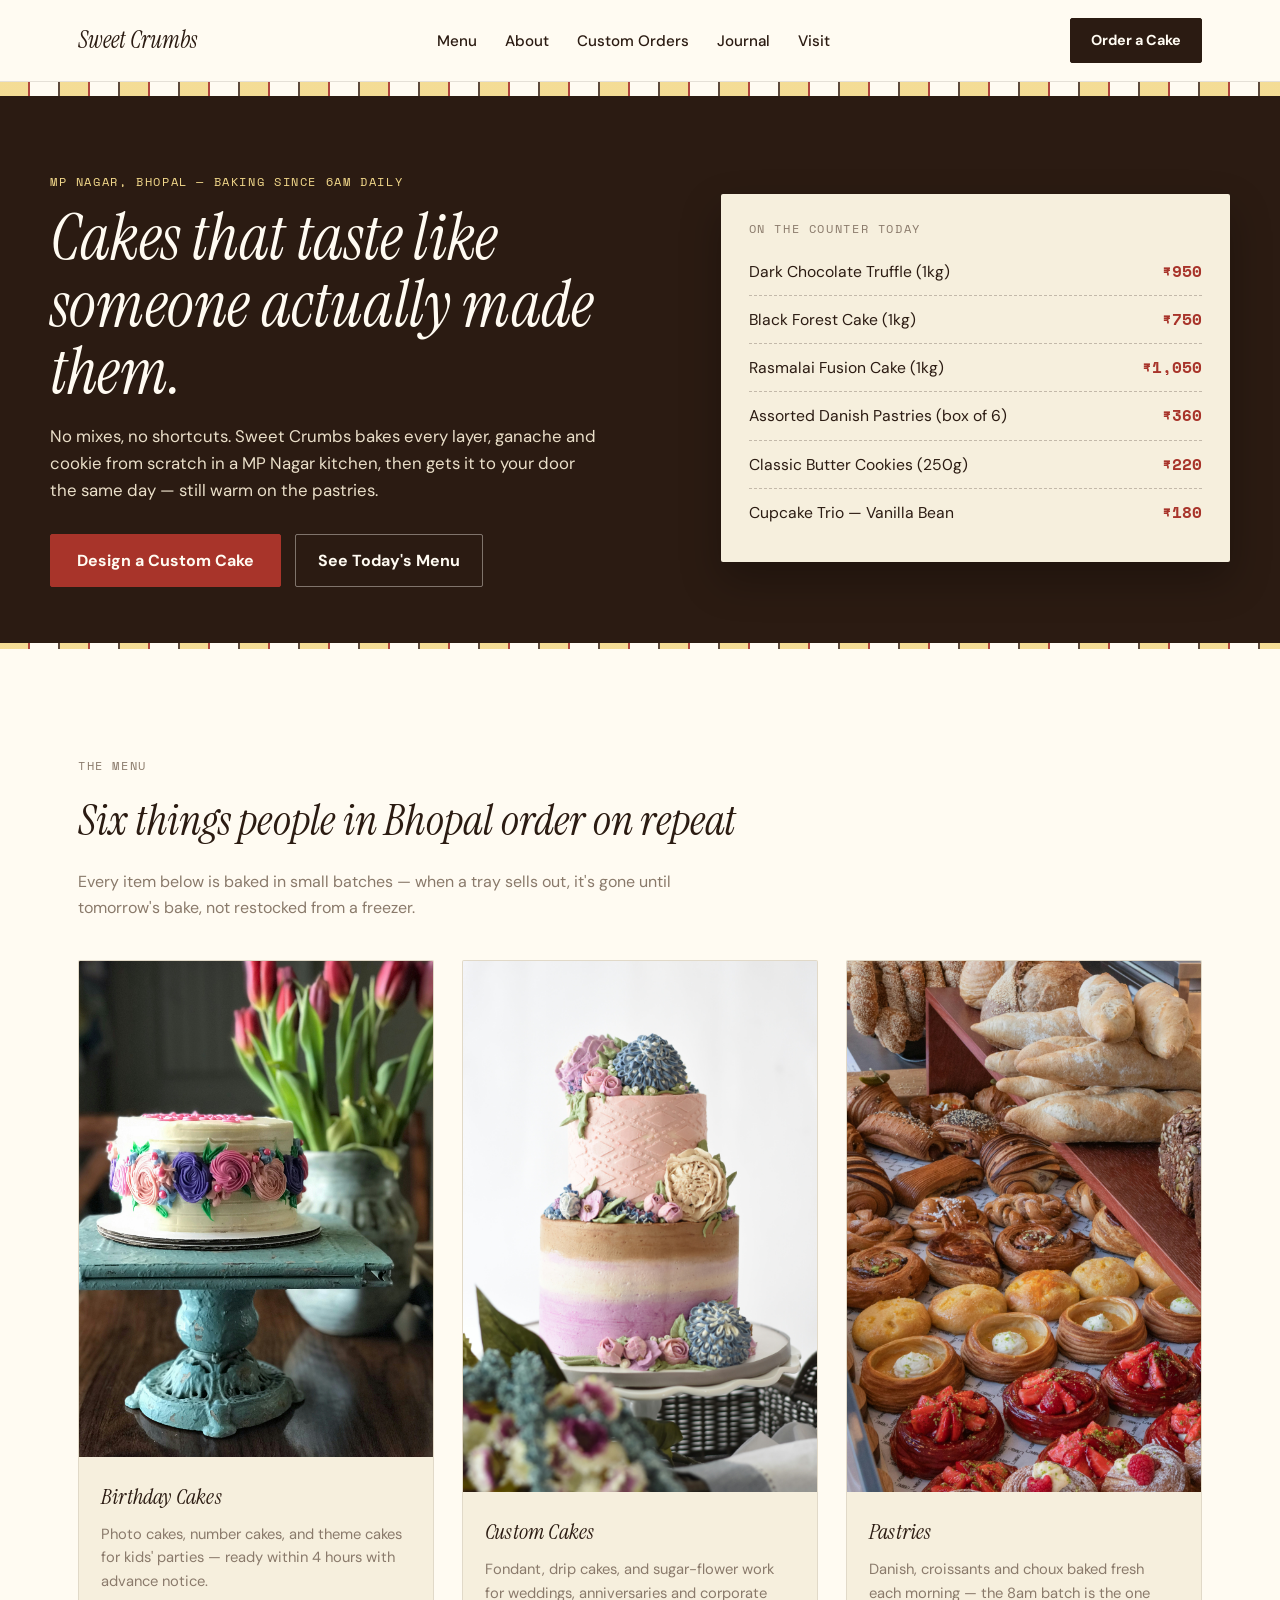
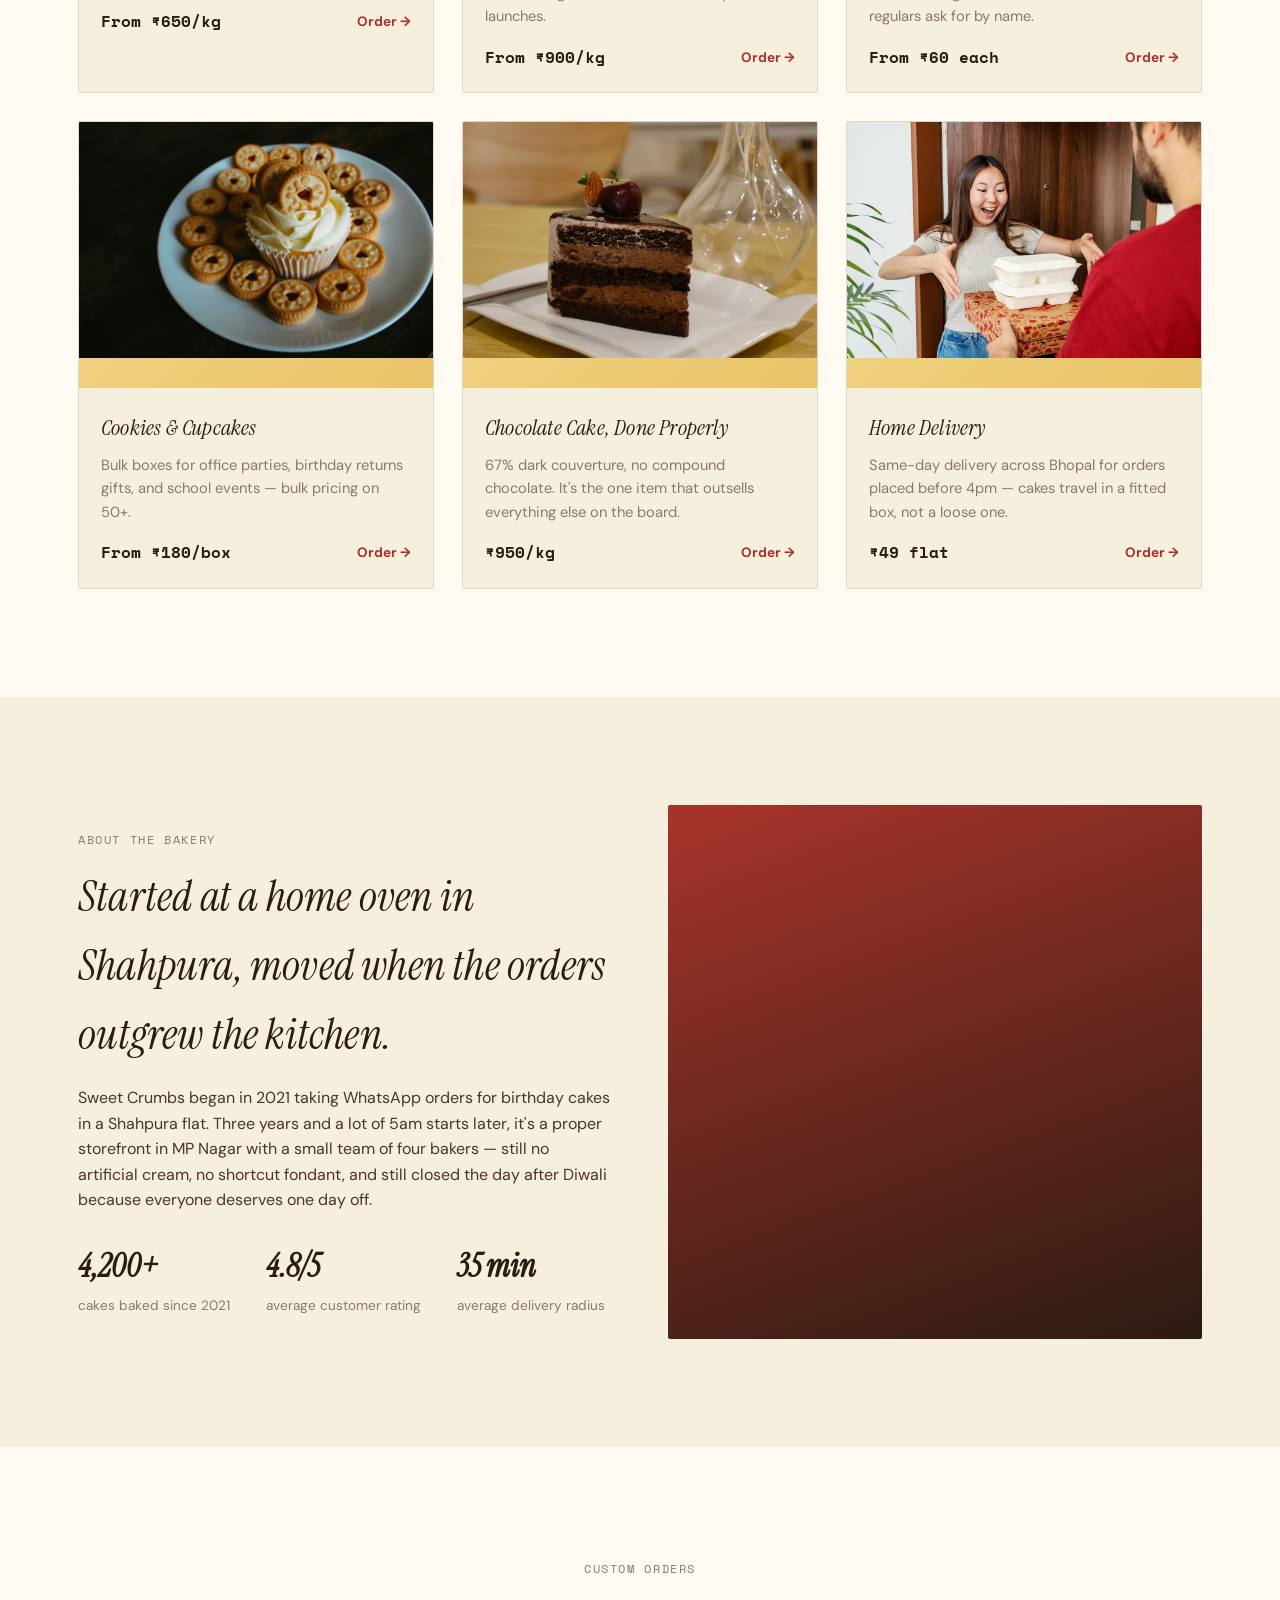
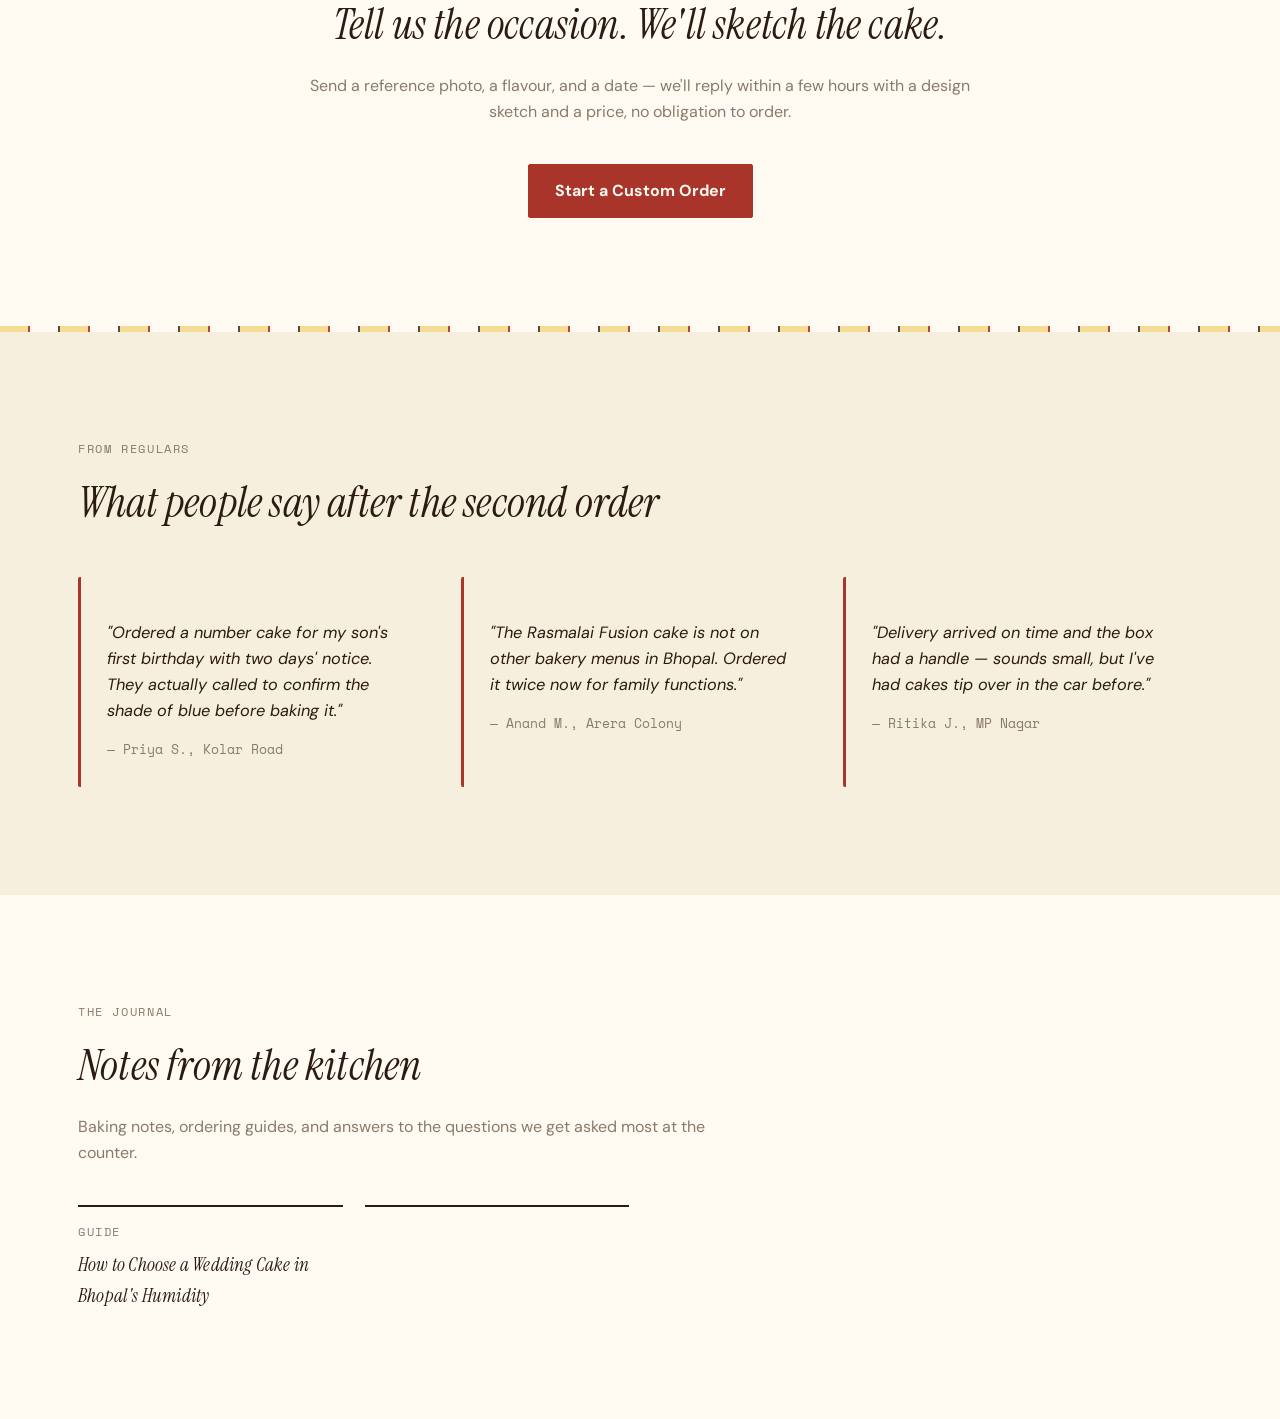
==== index.html @ 991301cf "Add files via upload" ====
<!DOCTYPE html>
<html lang="en">
<head>
<meta charset="UTF-8">
<meta name="viewport" content="width=device-width, initial-scale=1.0">

<!-- ============================================================
     SEO: Title & Meta Description
     ============================================================ -->
<title>Sweet Crumbs Bakery Bhopal | Custom Cakes, Pastries &amp; Home Delivery</title>
<meta name="description" content="Sweet Crumbs Bakery in MP Nagar, Bhopal bakes birthday cakes, custom cakes, pastries and cupcakes fresh every morning. Order online for same-day home delivery across Bhopal.">
<link rel="canonical" href="https://www.sweetcrumbsbhopal.in/">
<meta name="robots" content="index, follow">

<!-- Open Graph -->
<meta property="og:type" content="business.business">
<meta property="og:title" content="Sweet Crumbs Bakery Bhopal | Custom Cakes &amp; Fresh Pastries">
<meta property="og:description" content="Fresh-baked cakes and pastries in Bhopal, made to order. Same-day delivery, custom designs, and a menu that changes with the season.">
<meta property="og:url" content="https://www.sweetcrumbsbhopal.in/">
<meta property="og:locale" content="en_IN">

<!-- LocalBusiness Schema -->
<script type="application/ld+json">
{
  "@context": "https://schema.org",
  "@type": "Bakery",
  "name": "Sweet Crumbs Bakery",
  "image": "https://www.sweetcrumbsbhopal.in/images/storefront.jpg",
  "address": {
    "@type": "PostalAddress",
    "streetAddress": "14 Zone-II, MP Nagar",
    "addressLocality": "Bhopal",
    "addressRegion": "Madhya Pradesh",
    "postalCode": "462011",
    "addressCountry": "IN"
  },
  "geo": { "@type": "GeoCoordinates", "latitude": 23.2337, "longitude": 77.4341 },
  "telephone": "+91-XXXXXXXXXX",
  "servesCuisine": "Bakery",
  "priceRange": "₹₹",
  "openingHoursSpecification": [
    { "@type": "OpeningHoursSpecification", "dayOfWeek": ["Monday","Tuesday","Wednesday","Thursday","Friday","Saturday","Sunday"], "opens": "08:00", "closes": "21:00" }
  ]
}
</script>

<!-- Fonts: Instrument Serif (display) + DM Sans (body) + Space Mono (labels/prices) -->
<link rel="preconnect" href="https://fonts.googleapis.com">
<link rel="preconnect" href="https://fonts.gstatic.com" crossorigin>
<link href="https://fonts.googleapis.com/css2?family=Instrument+Serif:ital@0;1&family=DM+Sans:wght@400;500;700&family=Space+Mono:wght@400;700&display=swap" rel="stylesheet">

<link rel="stylesheet" href="theme.css">
<style>
  :root{
    --espresso:#2B1B12;
    --espresso-soft:#4A3527;
    --flour:#FFFBF2;
    --flour-dim:#F6EFDD;
    --butter:#F3D98B;
    --jam:#A8342A;
    --jam-dark:#7C2620;
    --sage:#6B7A5E;
    --muted:#8A7A6B;
    --radius:2px;
  }

  /* ---------- Lamination stripe motif (signature element) ---------- */
  .lamination{
    height:14px;
    width:100%;
    background:repeating-linear-gradient(
      90deg,
      var(--butter) 0 28px,
      var(--jam) 28px 30px,
      var(--flour) 30px 58px,
      var(--espresso-soft) 58px 60px
    );
    opacity:0.9;
  }
  .lamination.thin{ height:6px; }

  /* ---------- Header ---------- */
  header{
    position:sticky; top:0; z-index:20;
    background:var(--flour);
    border-bottom:1px solid rgba(43,27,18,0.12);
  }
  .nav-wrap{
    max-width:1180px; margin:0 auto; padding:18px 28px;
    display:flex; align-items:center; justify-content:space-between;
  }
  .brand{ font-family:'Instrument Serif', serif; font-size:1.5rem; font-style:italic;}
  nav ul{ list-style:none; display:flex; gap:28px; margin:0; padding:0; }
  nav a{ text-decoration:none; font-size:0.95rem; font-weight:500; }
  nav a:hover{ color:var(--jam); }
  .cta-btn{
    background:var(--espresso); color:var(--flour);
    padding:10px 20px; border-radius:var(--radius);
    text-decoration:none; font-size:0.9rem; font-weight:700;
    border:1px solid var(--espresso);
    transition:background 0.2s ease, color 0.2s ease;
  }
  .cta-btn:hover{ background:transparent; color:var(--espresso); }
  .cta-btn:focus-visible, a:focus-visible, button:focus-visible{ outline:3px solid var(--jam); outline-offset:2px;}
  .menu-toggle{ display:none; }

  /* ---------- Hero: the day's bake board ---------- */
  .hero{
    background:var(--espresso);
    color:var(--flour);
    padding:72px 28px 56px;
  }
  .hero-inner{ max-width:1180px; margin:0 auto; display:grid; grid-template-columns:1.1fr 0.9fr; gap:48px; align-items:center;}
  .hero-eyebrow{ color:var(--butter); }
  .hero h1{ font-size:clamp(2.6rem, 5vw, 4.2rem); font-style:italic; margin-top:10px; line-height:1.05;}
  .hero p.sub{ max-width:46ch; margin-top:18px; color:#EADFC9; font-size:1.05rem;}
  .hero-ctas{ margin-top:30px; display:flex; gap:14px; flex-wrap:wrap;}
  .btn-primary{
    background:var(--jam); color:var(--flour); padding:13px 26px;
    text-decoration:none; font-weight:700; border-radius:var(--radius);
    border:1px solid var(--jam);
  }
  .btn-primary:hover{ background:var(--jam-dark); }
  .btn-ghost{
    color:var(--flour); padding:13px 22px; text-decoration:none;
    font-weight:700; border:1px solid rgba(255,251,242,0.4); border-radius:var(--radius);
  }
  .btn-ghost:hover{ border-color:var(--flour); }

  /* Today's board card */
  .board{
    background:var(--flour-dim); color:var(--espresso);
    border-radius:var(--radius); padding:26px 28px;
    box-shadow:0 18px 40px rgba(0,0,0,0.28);
  }
  .board .label{ margin-bottom:10px; display:block;}
  .board ul{ list-style:none; margin:0; padding:0;}
  .board li{
    display:flex; justify-content:space-between; align-items:baseline;
    padding:11px 0; border-bottom:1px dashed rgba(43,27,18,0.25);
    font-size:0.98rem;
  }
  .board li:last-child{ border-bottom:none; }
  .board .price{ font-family:'Space Mono', monospace; font-weight:700; color:var(--jam);}

  /* ---------- Section shell ---------- */
  section{ padding:64px 28px; }
  .inner{ max-width:1180px; margin:0 auto; }
  .section-head{ max-width:60ch; margin-bottom:40px; }
  .section-head .label{ margin-bottom:10px; display:block; }
  .section-head h2{ font-size:clamp(1.9rem, 3.4vw, 2.7rem); font-style:italic;}
  .section-head p{ color:var(--muted); margin-top:12px; }

  /* ---------- Products grid ---------- */
  .grid{ display:grid; grid-template-columns:repeat(3, 1fr); gap:28px; }
  .card{
    background:var(--flour-dim); border:1px solid rgba(43,27,18,0.1);
    border-radius:var(--radius); overflow:hidden;
    display:flex; flex-direction:column;
  }
  .card-img{ aspect-ratio:4/3; background:linear-gradient(135deg, var(--butter), #E9C368); position:relative;}
  .card-body{ padding:22px; }
  .card h3{ font-size:1.4rem; font-style:italic; }
  .card p{ color:var(--muted); font-size:0.92rem; margin-top:8px;}
  .card .price-row{ display:flex; justify-content:space-between; align-items:center; margin-top:16px;}
  .card .price{ font-family:'Space Mono', monospace; font-weight:700;}
  .card .order-link{ font-size:0.85rem; font-weight:700; color:var(--jam); text-decoration:none;}
  .card .order-link:hover{ text-decoration:underline; }

  /* ---------- About / split ---------- */
  .split{ display:grid; grid-template-columns:1fr 1fr; gap:56px; align-items:center; }
  .split .swatch{ aspect-ratio:1/1; background:linear-gradient(160deg, var(--jam), var(--espresso)); border-radius:var(--radius); }
  .stat-row{ display:flex; gap:36px; margin-top:28px; flex-wrap:wrap;}
  .stat b{ font-family:'Instrument Serif', serif; font-size:2rem; display:block; font-style:italic;}
  .stat span{ color:var(--muted); font-size:0.85rem; }

  /* ---------- Testimonials ---------- */
  .testi-row{ display:grid; grid-template-columns:repeat(3,1fr); gap:24px; }
  .testi{ background:var(--flour-dim); padding:26px; border-left:3px solid var(--jam); border-radius:var(--radius); }
  .testi p{ font-style:italic; font-size:1.02rem; }
  .testi .who{ margin-top:14px; font-family:'Space Mono', monospace; font-size:0.8rem; color:var(--muted); }

  /* ---------- Blog teaser ---------- */
  .blog-row{ display:grid; grid-template-columns:repeat(4,1fr); gap:22px; }
  .blog-card{ border-top:2px solid var(--espresso); padding-top:16px; }
  .blog-card .label{ margin-bottom:8px; display:block;}
  .blog-card h3{ font-size:1.2rem; font-style:italic; }
  .blog-card a{ text-decoration:none; }
  .blog-card a:hover h3{ color:var(--jam); }

  /* ---------- Location / contact ---------- */
  .location-wrap{ display:grid; grid-template-columns:1fr 1fr; gap:40px; }
  .map-embed{ aspect-ratio:4/3; border-radius:var(--radius); overflow:hidden; border:1px solid rgba(43,27,18,0.15);}
  .map-embed iframe{ width:100%; height:100%; border:0; }
  .info-list{ list-style:none; padding:0; margin:20px 0 0; }
  .info-list li{ display:flex; gap:12px; padding:10px 0; border-bottom:1px solid rgba(43,27,18,0.1);}
  .info-list .k{ font-family:'Space Mono', monospace; font-size:0.78rem; color:var(--muted); min-width:110px;}

  form.contact-form{ margin-top:24px; display:grid; gap:14px; }
  form.contact-form input, form.contact-form textarea{
    font-family:'DM Sans', sans-serif; font-size:0.95rem;
    padding:12px 14px; border:1px solid rgba(43,27,18,0.25); border-radius:var(--radius);
    background:var(--flour);
  }
  form.contact-form button{
    justify-self:start; background:var(--jam); color:var(--flour);
    border:none; padding:13px 26px; font-weight:700; border-radius:var(--radius); cursor:pointer;
  }
  form.contact-form button:hover{ background:var(--jam-dark); }

  footer{ background:var(--espresso); color:#D9CBB4; padding:44px 28px 30px;}
  .footer-inner{ max-width:1180px; margin:0 auto; display:flex; justify-content:space-between; flex-wrap:wrap; gap:24px;}
  footer .brand{ color:var(--flour); }
  footer a{ text-decoration:none; color:#D9CBB4; }
  footer a:hover{ color:var(--butter); }
  .fine{ font-size:0.8rem; color:#8A7A63; margin-top:24px; }

  @media (max-width: 900px){
    .hero-inner, .split, .location-wrap{ grid-template-columns:1fr; }
    .grid{ grid-template-columns:repeat(2,1fr); }
    .testi-row{ grid-template-columns:1fr; }
    .blog-row{ grid-template-columns:repeat(2,1fr); }
    nav ul{ display:none; }
  }
  @media (max-width:560px){
    .grid, .blog-row{ grid-template-columns:1fr; }
  }
</style>
</head>
<body>

<header>
  <div class="nav-wrap">
    <a href="seo.html" class="brand">Sweet Crumbs</a>
    <nav aria-label="Primary">
      <ul>
        <li><a href="menu.html">Menu</a></li>
        <li><a href="about.html">About</a></li>
        <li><a href="custom-orders.html">Custom Orders</a></li>
        <li><a href="journal.html">Journal</a></li>
        <li><a href="visit.html">Visit</a></li>
      </ul>
    </nav>
    <a href="custom-design.html" class="cta-btn">Order a Cake</a>
  </div>
</header>
<div class="lamination" role="presentation"></div>

<!-- ============ HERO ============ -->
<section class="hero" id="top">
  <div class="hero-inner">
    <div>
      <span class="label hero-eyebrow">MP Nagar, Bhopal — Baking since 6am daily</span>
      <h1>Cakes that taste like someone actually made them.</h1>
      <p class="sub">No mixes, no shortcuts. Sweet Crumbs bakes every layer, ganache and cookie from scratch in a MP Nagar kitchen, then gets it to your door the same day — still warm on the pastries.</p>
      <div class="hero-ctas">
        <a href="#custom" class="btn-primary">Design a Custom Cake</a>
        <a href="#menu" class="btn-ghost">See Today's Menu</a>
      </div>
    </div>
    <div class="board" aria-label="Today's bake list">
      <span class="label">On the counter today</span>
      <ul>
        <li><span>Dark Chocolate Truffle (1kg)</span><span class="price">₹950</span></li>
        <li><span>Black Forest Cake (1kg)</span><span class="price">₹750</span></li>
        <li><span>Rasmalai Fusion Cake (1kg)</span><span class="price">₹1,050</span></li>
        <li><span>Assorted Danish Pastries (box of 6)</span><span class="price">₹360</span></li>
        <li><span>Classic Butter Cookies (250g)</span><span class="price">₹220</span></li>
        <li><span>Cupcake Trio — Vanilla Bean</span><span class="price">₹180</span></li>
      </ul>
    </div>
  </div>
</section>
<div class="lamination thin" role="presentation"></div>

<!-- ============ MENU / PRODUCTS ============ -->
<section id="menu">
  <div class="inner">
    <div class="section-head">
      <span class="label">The Menu</span>
      <h2>Six things people in Bhopal order on repeat</h2>
      <p>Every item below is baked in small batches — when a tray sells out, it's gone until tomorrow's bake, not restocked from a freezer.</p>
    </div>
    <div class="grid">

      <article class="card">
        <div class="card-img"><img src="photos\logan-ellzey-tOKVj3FOUbA-unsplash.jpg" alt="Two-tier vanilla birthday cake with buttercream flowers, decorated for a child's birthday, Bhopal" loading="lazy"></div>
        <div class="card-body">
          <h3>Birthday Cakes</h3>
          <p>Photo cakes, number cakes, and theme cakes for kids' parties — ready within 4 hours with advance notice.</p>
          <div class="price-row"><span class="price">From ₹650/kg</span><a href="#custom" class="order-link">Order →</a></div>
        </div>
      </article>

      <article class="card">
        <div class="card-img"><img src="photos\deva-williamson-Dd8_frJOHco-unsplash.jpg" alt="Custom fondant wedding cake with sugar flowers, Sweet Crumbs Bakery Bhopal" loading="lazy"></div>
        <div class="card-body">
          <h3>Custom Cakes</h3>
          <p>Fondant, drip cakes, and sugar-flower work for weddings, anniversaries and corporate launches.</p>
          <div class="price-row"><span class="price">From ₹900/kg</span><a href="#custom" class="order-link">Order →</a></div>
        </div>
      </article>

      <article class="card">
        <div class="card-img"><img src="photos\aleksandra-dementeva-IABZ0B8Ki3I-unsplash.jpg" alt="Assorted fresh Danish pastries and croissants on a bakery counter in Bhopal" loading="lazy"></div>
        <div class="card-body">
          <h3>Pastries</h3>
          <p>Danish, croissants and choux baked fresh each morning — the 8am batch is the one regulars ask for by name.</p>
          <div class="price-row"><span class="price">From ₹60 each</span><a href="#custom" class="order-link">Order →</a></div>
        </div>
      </article>

      <article class="card">
        <div class="card-img"><img src="photos\lottie-griffiths-EHBmHf3yPvo-unsplash.jpg" alt="Freshly baked butter cookies and vanilla cupcakes with buttercream swirls" loading="lazy"></div>
        <div class="card-body">
          <h3>Cookies &amp; Cupcakes</h3>
          <p>Bulk boxes for office parties, birthday returns gifts, and school events — bulk pricing on 50+.</p>
          <div class="price-row"><span class="price">From ₹180/box</span><a href="#custom" class="order-link">Order →</a></div>
        </div>
      </article>

      <article class="card">
        <div class="card-img"><img src="photos\you-le-r6T3KBdlGH4-unsplash.jpg" alt="Slice of rich dark chocolate truffle cake showing moist layers, Bhopal bakery" loading="lazy"></div>
        <div class="card-body">
          <h3>Chocolate Cake, Done Properly</h3>
          <p>67% dark couverture, no compound chocolate. It's the one item that outsells everything else on the board.</p>
          <div class="price-row"><span class="price">₹950/kg</span><a href="#custom" class="order-link">Order →</a></div>
        </div>
      </article>

      <article class="card">
        <div class="card-img"><img src="photos\jeshoots-com-Ym1qmOgxoyg-unsplash.jpg" alt="Bakery delivery box being handed over at a doorstep in Bhopal" loading="lazy"></div>
        <div class="card-body">
          <h3>Home Delivery</h3>
          <p>Same-day delivery across Bhopal for orders placed before 4pm — cakes travel in a fitted box, not a loose one.</p>
          <div class="price-row"><span class="price">₹49 flat</span><a href="#custom" class="order-link">Order →</a></div>
        </div>
      </article>

    </div>
  </div>
</section>

<!-- ============ ABOUT ============ -->
<section id="about" style="background:var(--flour-dim);">
  <div class="inner split">
    <div>
      <span class="label">About the Bakery</span>
      <h2 style="font-size:clamp(1.9rem,3.4vw,2.7rem); font-style:italic; margin-top:10px;">Started at a home oven in Shahpura, moved when the orders outgrew the kitchen.</h2>
      <p style="margin-top:16px; color:var(--espresso-soft);">Sweet Crumbs began in 2021 taking WhatsApp orders for birthday cakes in a Shahpura flat. Three years and a lot of 5am starts later, it's a proper storefront in MP Nagar with a small team of four bakers — still no artificial cream, no shortcut fondant, and still closed the day after Diwali because everyone deserves one day off.</p>
      <div class="stat-row">
        <div class="stat"><b>4,200+</b><span>cakes baked since 2021</span></div>
        <div class="stat"><b>4.8/5</b><span>average customer rating</span></div>
        <div class="stat"><b>35 min</b><span>average delivery radius</span></div>
      </div>
    </div>
    <div class="swatch" role="img" aria-label="Warm jam-red and espresso gradient panel"></div>
  </div>
</section>

<!-- ============ CUSTOM ORDERS CTA ============ -->
<section id="custom">
  <div class="inner" style="text-align:center; max-width:720px; margin:0 auto;">
    <span class="label">Custom Orders</span>
    <h2 style="font-size:clamp(1.9rem,3.4vw,2.6rem); font-style:italic; margin-top:12px;">Tell us the occasion. We'll sketch the cake.</h2>
    <p style="color:var(--muted); margin-top:14px;">Send a reference photo, a flavour, and a date — we'll reply within a few hours with a design sketch and a price, no obligation to order.</p>
    <a href="#visit" class="btn-primary" style="display:inline-block; margin-top:24px;">Start a Custom Order</a>
  </div>
</section>
<div class="lamination thin" role="presentation"></div>

<!-- ============ TESTIMONIALS ============ -->
<section style="background:var(--flour-dim);">
  <div class="inner">
    <div class="section-head">
      <span class="label">From Regulars</span>
      <h2>What people say after the second order</h2>
    </div>
    <div class="testi-row">
      <div class="testi">
        <p>"Ordered a number cake for my son's first birthday with two days' notice. They actually called to confirm the shade of blue before baking it."</p>
        <div class="who">— Priya S., Kolar Road</div>
      </div>
      <div class="testi">
        <p>"The Rasmalai Fusion cake is not on other bakery menus in Bhopal. Ordered it twice now for family functions."</p>
        <div class="who">— Anand M., Arera Colony</div>
      </div>
      <div class="testi">
        <p>"Delivery arrived on time and the box had a handle — sounds small, but I've had cakes tip over in the car before."</p>
        <div class="who">— Ritika J., MP Nagar</div>
      </div>
    </div>
  </div>
</section>

<!-- ============ BLOG / JOURNAL ============ -->
<section id="journal">
  <div class="inner">
    <div class="section-head">
      <span class="label">The Journal</span>
      <h2>Notes from the kitchen</h2>
      <p>Baking notes, ordering guides, and answers to the questions we get asked most at the counter.</p>
    </div>
    <div class="blog-row">
      <div class="blog-card">
        <span class="label">Guide</span>
        <a href="#"><h3>How to Choose a Wedding Cake in Bhopal's Humidity</h3></a>
      </div>
      <div class="blog-card">
        <span
---- theme.css ----
/* ============================================================
   SHARED THEME CSS - Used by all pages
   ============================================================ */

:root{
  --espresso:#2B1B12;
  --espresso-soft:#4A3527;
  --flour:#FFFBF2;
  --flour-dim:#F6EFDD;
  --butter:#F3D98B;
  --jam:#A8342A;
  --jam-dark:#7C2620;
  --sage:#6B7A5E;
  --muted:#8A7A6B;
  --radius:2px;
}

/* ============================================================
   RESET & BASE STYLES
   ============================================================ */

* { box-sizing: border-box; }
html { scroll-behavior: smooth; }

@media (prefers-reduced-motion: reduce) {
  html { scroll-behavior: auto; }
  * { animation: none !important; transition: none !important; }
}

body {
  margin: 0;
  background: var(--flour);
  color: var(--espresso);
  font-family: 'DM Sans', sans-serif;
  line-height: 1.6;
}

h1, h2, h3 {
  font-family: 'Instrument Serif', serif;
  font-weight: 400;
  margin: 0;
  letter-spacing: 0.2px;
}

.label {
  font-family: 'Space Mono', monospace;
  text-transform: uppercase;
  letter-spacing: 0.14em;
  font-size: 0.72rem;
  color: var(--muted);
}

a { color: inherit; text-decoration: none; }
img { max-width: 100%; display: block; }

/* ============================================================
   LAMINATION STRIPE (Signature Motif)
   ============================================================ */

.lamination {
  height: 14px;
  width: 100%;
  background: repeating-linear-gradient(
    90deg,
    var(--butter) 0 28px,
    var(--jam) 28px 30px,
    var(--flour) 30px 58px,
    var(--espresso-soft) 58px 60px
  );
  opacity: 0.9;
}

.lamination.thin { height: 6px; }

/* ============================================================
   HEADER & NAVIGATION
   ============================================================ */

header {
  position: sticky;
  top: 0;
  z-index: 20;
  background: var(--flour);
  border-bottom: 1px solid rgba(43, 27, 18, 0.12);
}

.nav-wrap {
  max-width: 1180px;
  margin: 0 auto;
  padding: 18px 28px;
  display: flex;
  align-items: center;
  justify-content: space-between;
}

.brand {
  font-family: 'Instrument Serif', serif;
  font-size: 1.5rem;
  font-style: italic;
  color: var(--espresso);
  text-decoration: none;
}

nav ul {
  list-style: none;
  display: flex;
  gap: 28px;
  margin: 0;
  padding: 0;
}

nav a {
  text-decoration: none;
  font-size: 0.95rem;
  font-weight: 500;
  transition: color 0.3s ease;
}

nav a:hover { color: var(--jam); }

nav a.active { color: var(--jam); border-bottom: 2px solid var(--jam); padding-bottom: 2px; }

.cta-btn {
  background: var(--espresso);
  color: var(--flour);
  padding: 10px 20px;
  border-radius: var(--radius);
  text-decoration: none;
  font-size: 0.9rem;
  font-weight: 700;
  border: 1px solid var(--espresso);
  transition: background 0.2s ease, color 0.2s ease;
}

.cta-btn:hover { background: transparent; color: var(--espresso); }

.cta-btn:focus-visible,
a:focus-visible,
button:focus-visible {
  outline: 3px solid var(--jam);
  outline-offset: 2px;
}

/* ============================================================
   MAIN CONTENT WRAPPER
   ============================================================ */

.inner {
  max-width: 1180px;
  margin: 0 auto;
  padding: 44px 28px;
}

.section-head {
  margin-bottom: 40px;
}

.section-head .label { display: block; margin-bottom: 8px; }

.section-head h2 {
  font-size: 2.2rem;
  font-style: italic;
  margin-bottom: 14px;
}

.section-head p {
  max-width: 60ch;
  color: var(--muted);
  font-size: 1rem;
}

/* ============================================================
   BUTTONS
   ============================================================ */

.btn-primary {
  background: var(--jam);
  color: var(--flour);
  padding: 13px 26px;
  text-decoration: none;
  font-weight: 700;
  border-radius: var(--radius);
  border: 1px solid var(--jam);
  display: inline-block;
  transition: background 0.2s ease;
  cursor: pointer;
}

.btn-primary:hover { background: var(--jam-dark); }

.btn-ghost {
  color: var(--espresso);
  padding: 13px 22px;
  text-decoration: none;
  font-weight: 700;
  border: 1px solid var(--espresso);
  border-radius: var(--radius);
  display: inline-block;
  transition: border 0.2s ease;
}

.btn-ghost:hover { border-color: var(--jam); color: var(--jam); }

/* ============================================================
   FOOTER
   ============================================================ */

footer {
  background: var(--espresso);
  color: #D9CBB4;
  padding: 44px 28px 30px;
}

.footer-inner {
  max-width: 1180px;
  margin: 0 auto;
  display: flex;
  justify-content: space-between;
  flex-wrap: wrap;
  gap: 24px;
}

footer .brand { color: var(--flour); }

footer a {
  text-decoration: none;
  color: #D9CBB4;
  transition: color 0.2s ease;
}

footer a:hover { color: var(--butter); }

.fine { font-size: 0.8rem; color: #8A7A63; margin-top: 24px; }

/* ============================================================
   GRID & LAYOUT
   ============================================================ */

.grid { display: grid; grid-template-columns: repeat(3, 1fr); gap: 24px; }

/* ============================================================
   RESPONSIVE
   ============================================================ */

@media (max-width: 900px) {
  nav ul { display: none; }
  .grid { grid-template-columns: repeat(2, 1fr); }
}

@media (max-width: 560px) {
  .grid { grid-template-columns: 1fr; }
  nav ul { display: none; }
  .inner { padding: 28px 14px; }
}
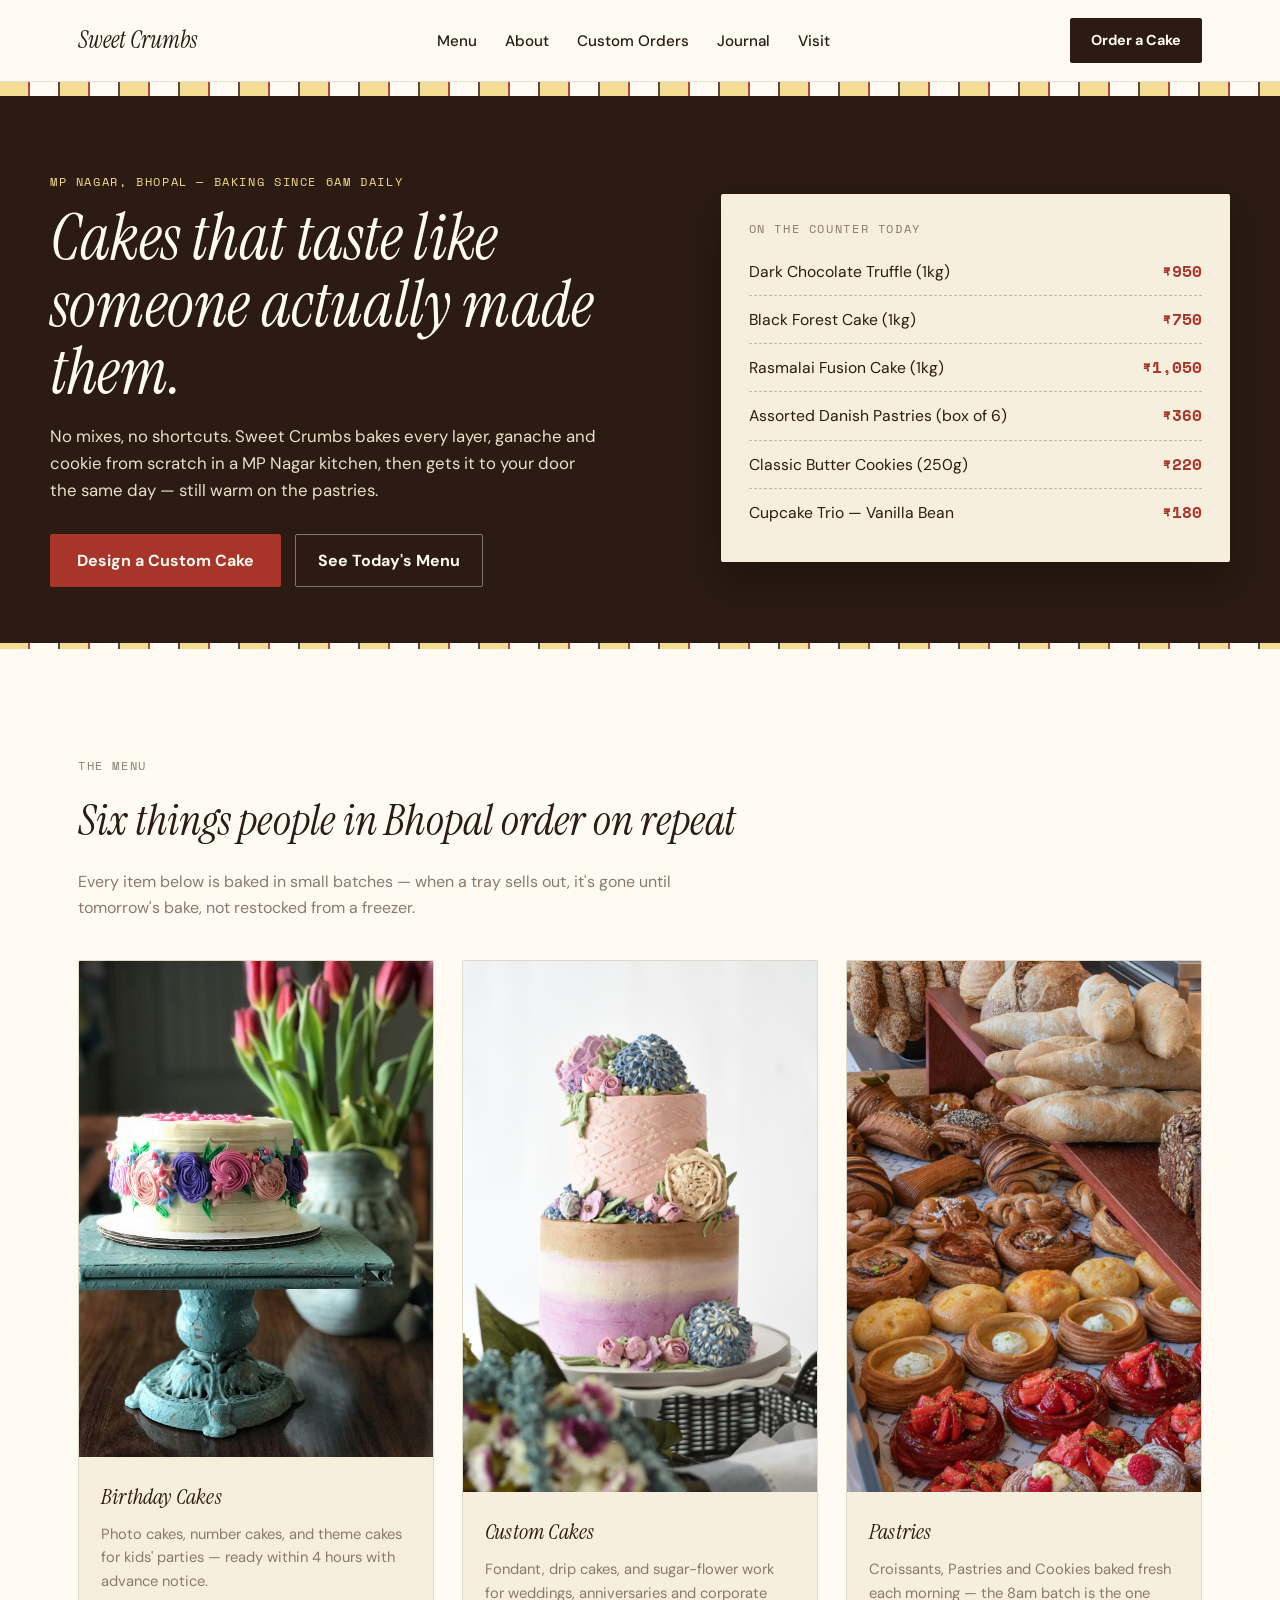
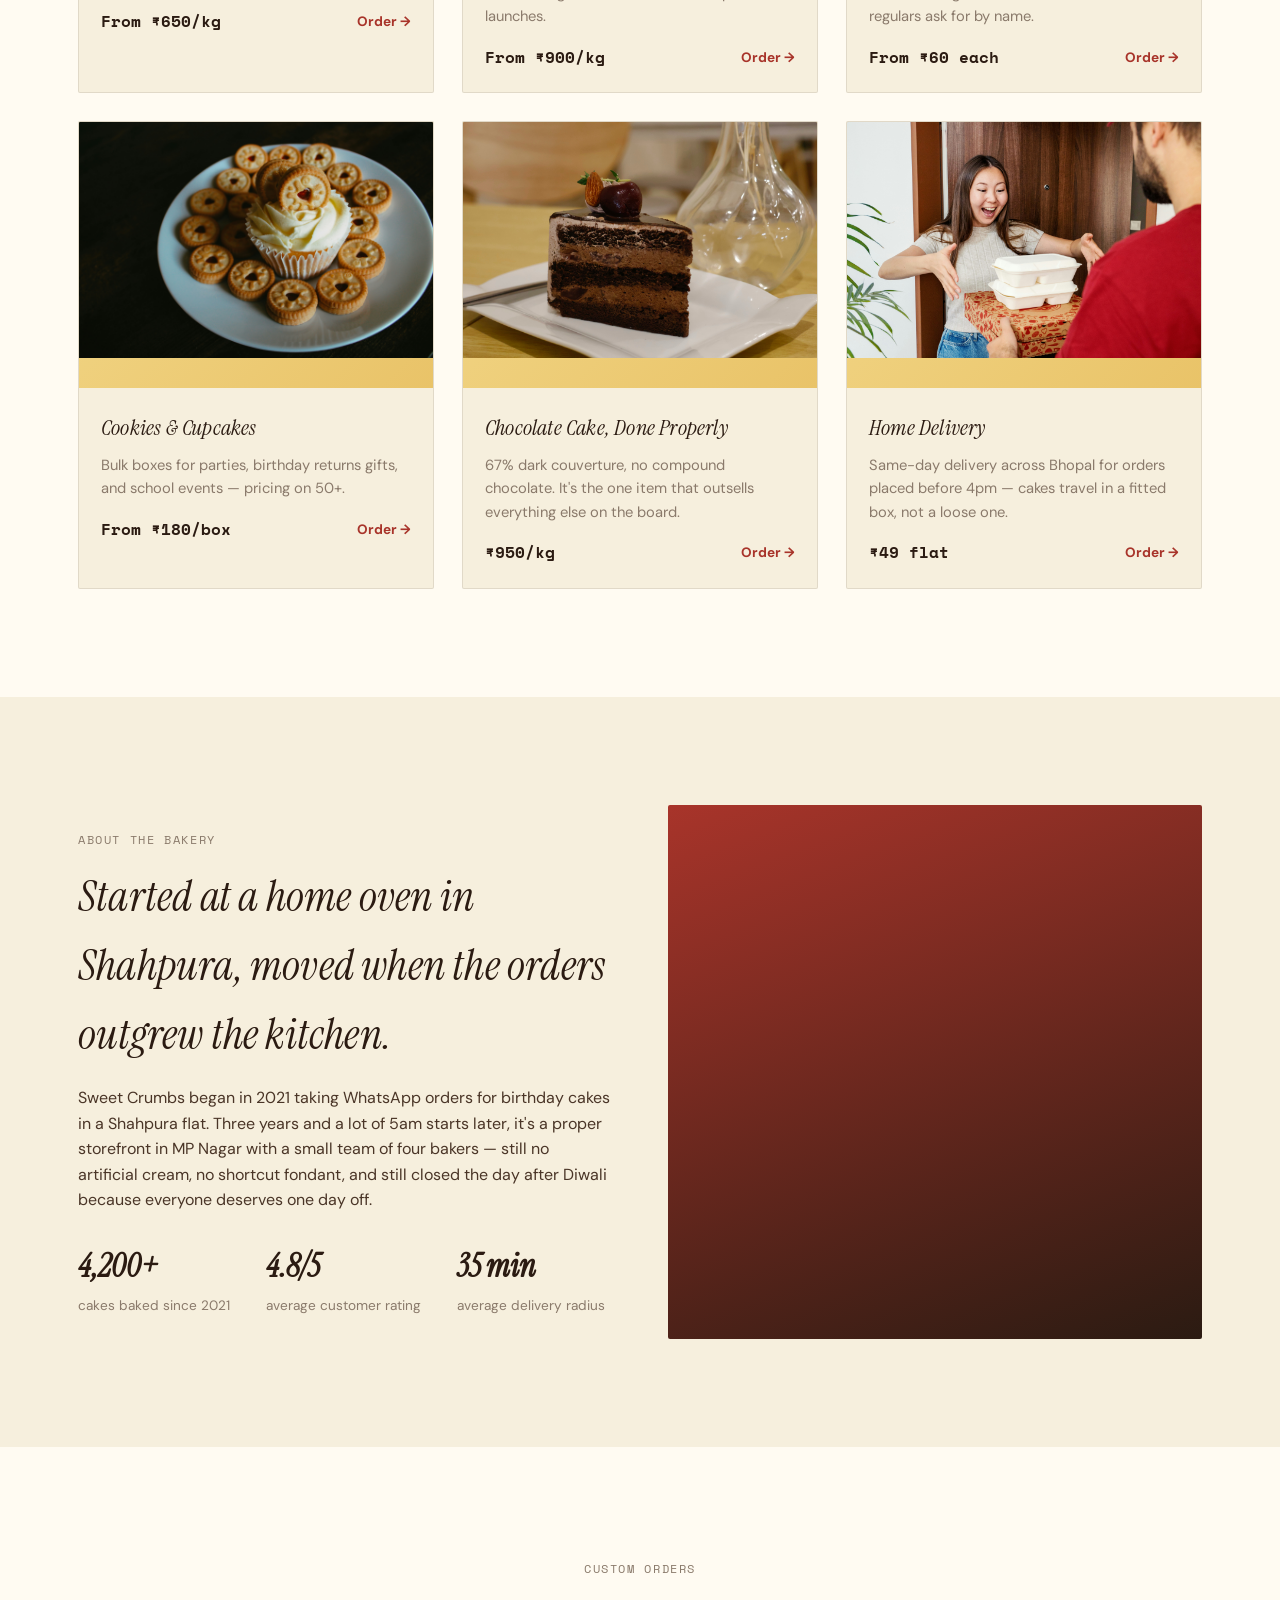
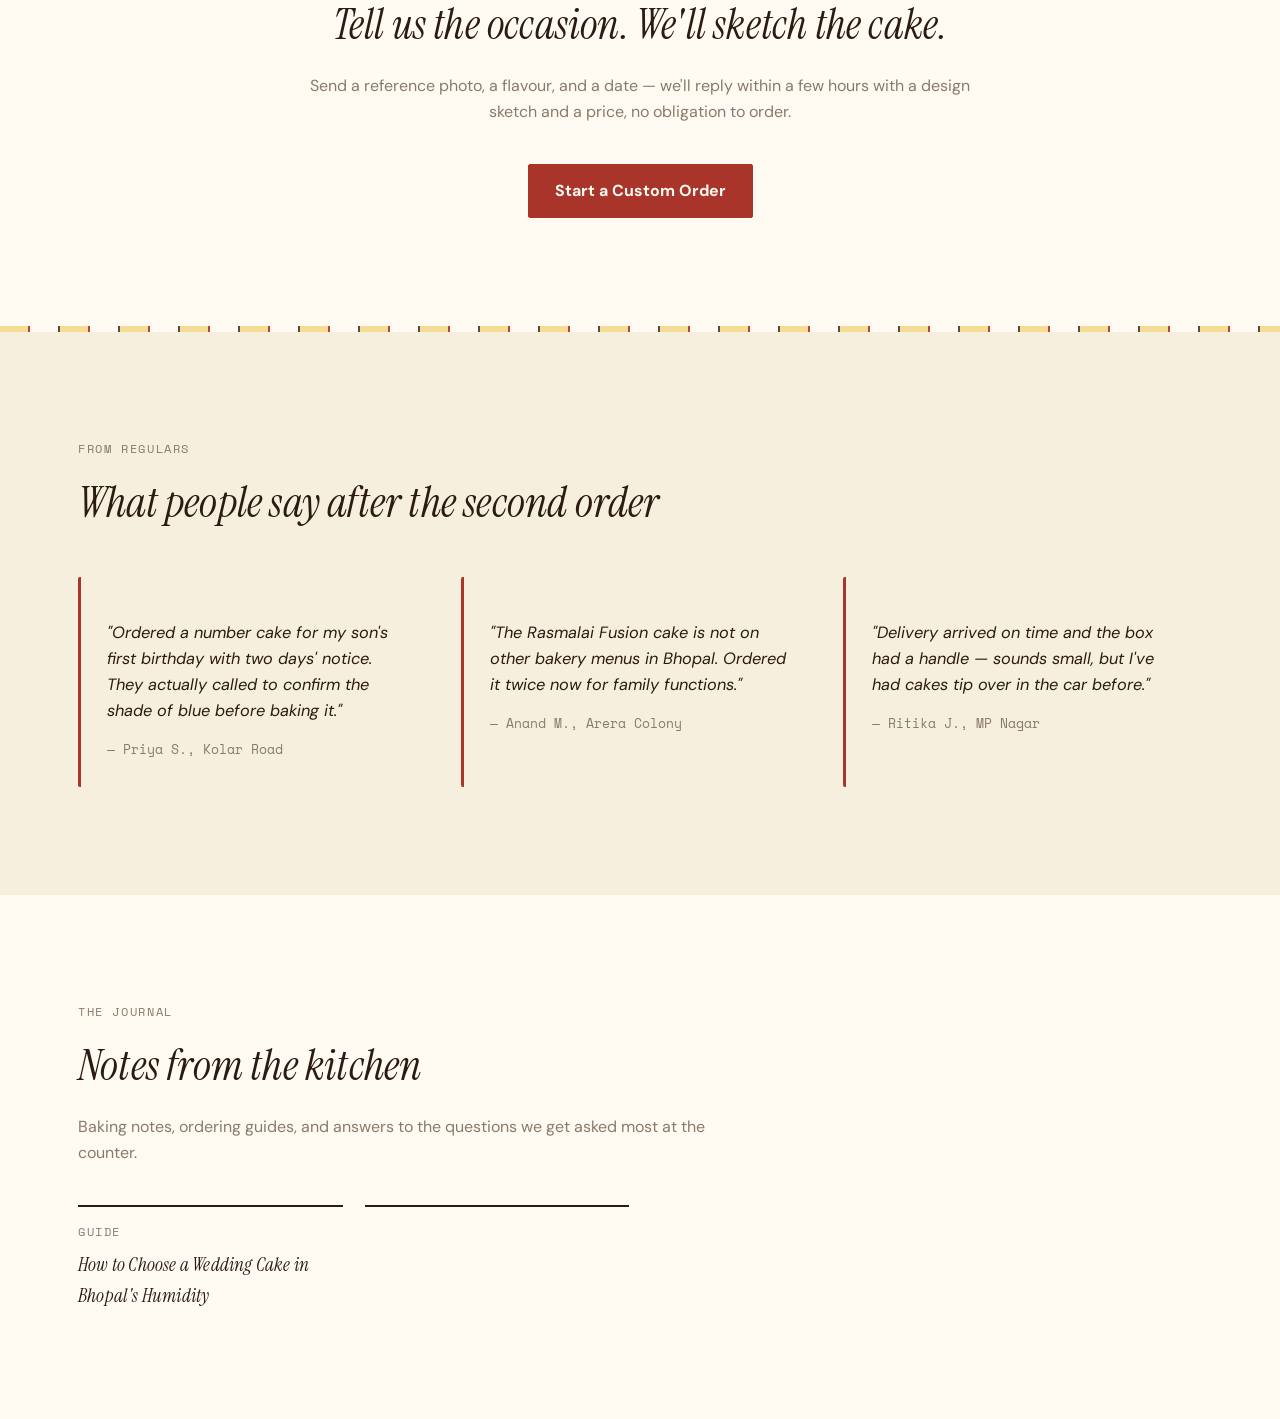
==== commit 037bffc5: "change some lines" ====
--- a/index.html
+++ b/index.html
@@ -305,7 +305,7 @@
         <div class="card-img"><img src="photos\aleksandra-dementeva-IABZ0B8Ki3I-unsplash.jpg" alt="Assorted fresh Danish pastries and croissants on a bakery counter in Bhopal" loading="lazy"></div>
         <div class="card-body">
           <h3>Pastries</h3>
-          <p>Danish, croissants and choux baked fresh each morning — the 8am batch is the one regulars ask for by name.</p>
+          <p>Croissants, Pastries and Cookies baked fresh each morning — the 8am batch is the one regulars ask for by name.</p>
           <div class="price-row"><span class="price">From ₹60 each</span><a href="#custom" class="order-link">Order →</a></div>
         </div>
       </article>
@@ -314,7 +314,7 @@
         <div class="card-img"><img src="photos\lottie-griffiths-EHBmHf3yPvo-unsplash.jpg" alt="Freshly baked butter cookies and vanilla cupcakes with buttercream swirls" loading="lazy"></div>
         <div class="card-body">
           <h3>Cookies &amp; Cupcakes</h3>
-          <p>Bulk boxes for office parties, birthday returns gifts, and school events — bulk pricing on 50+.</p>
+          <p>Bulk boxes for parties, birthday returns gifts, and school events — pricing on 50+.</p>
           <div class="price-row"><span class="price">From ₹180/box</span><a href="#custom" class="order-link">Order →</a></div>
         </div>
       </article>
@@ -407,4 +407,4 @@
         <a href="#"><h3>How to Choose a Wedding Cake in Bhopal's Humidity</h3></a>
       </div>
       <div class="blog-card">
-        <span+        <span
